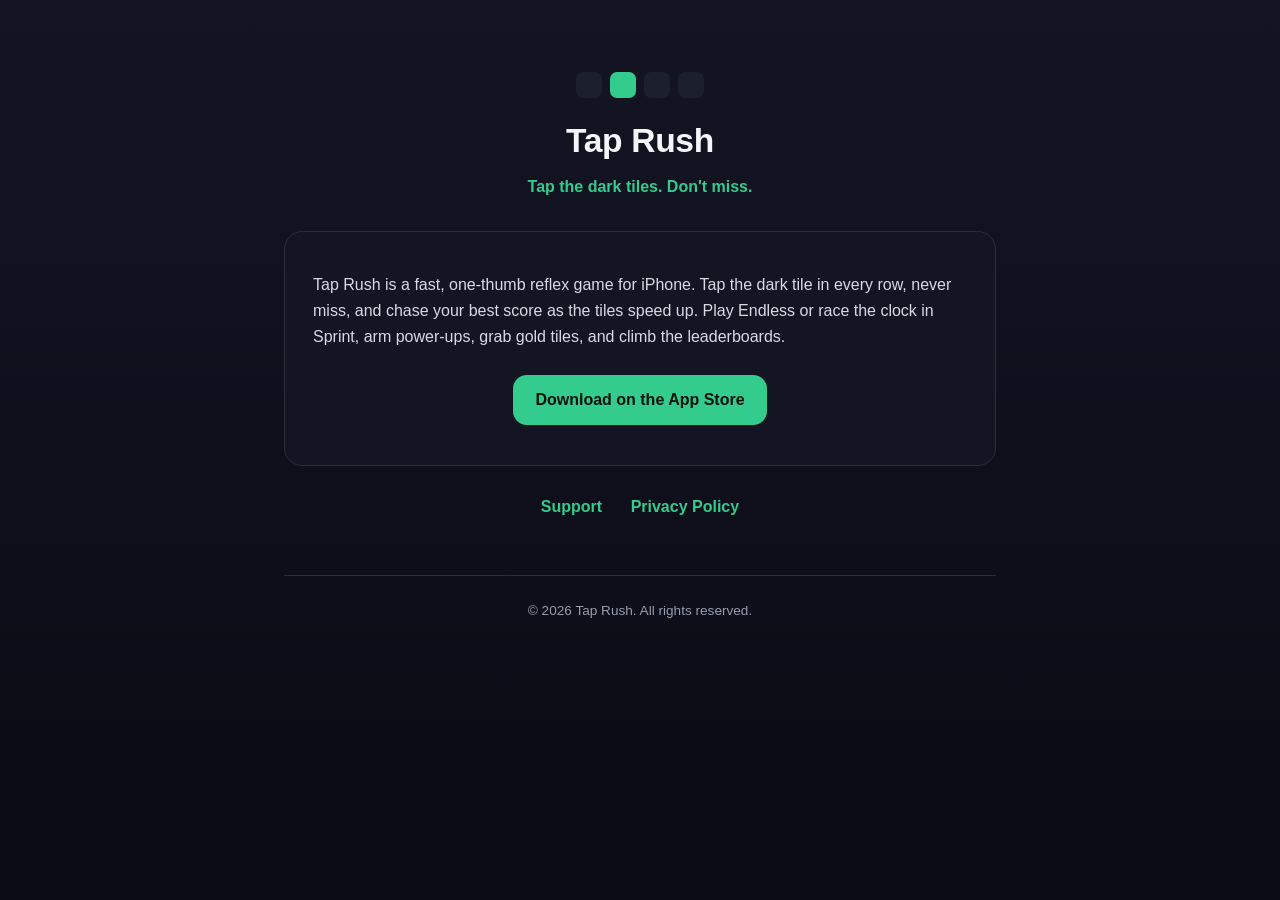
==== index.html @ b7976c0f "Add Tap Rush support pages" ====
<!DOCTYPE html>
<html lang="en">
<head>
  <meta charset="UTF-8" />
  <meta name="viewport" content="width=device-width, initial-scale=1.0" />
  <title>Tap Rush</title>
  <meta name="description" content="Tap Rush — tap the dark tiles, don't miss. A one-thumb reflex game for iPhone." />
  <link rel="stylesheet" href="style.css" />
</head>
<body>
  <div class="wrap">
    <header class="site">
      <div class="logo"><span></span><span class="on"></span><span></span><span></span></div>
      <h1>Tap Rush</h1>
      <p class="tagline">Tap the dark tiles. Don't miss.</p>
    </header>

    <div class="card">
      <p>Tap Rush is a fast, one-thumb reflex game for iPhone. Tap the dark tile in
      every row, never miss, and chase your best score as the tiles speed up. Play
      Endless or race the clock in Sprint, arm power-ups, grab gold tiles, and climb
      the leaderboards.</p>
      <p style="text-align:center;margin-top:18px">
        <a class="btn" href="https://apps.apple.com/app/id6780098685">Download on the App Store</a>
      </p>
    </div>

    <nav class="links">
      <a href="support.html">Support</a>
      <a href="privacy.html">Privacy Policy</a>
    </nav>

    <footer>
      &copy; 2026 Tap Rush. All rights reserved.
    </footer>
  </div>
</body>
</html>
---- style.css ----
:root {
  --bg-top: #141424;
  --bg-bot: #0a0b14;
  --panel: #141522;
  --border: #2a2d3c;
  --white: #f4f6fa;
  --grey: #969cac;
  --green: #33cc8c;
  --yellow: #f2c940;
}

* { box-sizing: border-box; }

html, body {
  margin: 0;
  padding: 0;
  background: linear-gradient(180deg, var(--bg-top), var(--bg-bot));
  background-attachment: fixed;
  color: var(--white);
  font-family: -apple-system, BlinkMacSystemFont, "Segoe UI", Roboto, Helvetica, Arial, sans-serif;
  line-height: 1.6;
  -webkit-font-smoothing: antialiased;
}

.wrap {
  max-width: 760px;
  margin: 0 auto;
  padding: 48px 24px 96px;
}

header.site {
  text-align: center;
  padding: 24px 0 8px;
}

.logo {
  display: inline-flex;
  gap: 8px;
  margin-bottom: 16px;
}
.logo span {
  width: 26px; height: 26px;
  border-radius: 7px;
  background: #1c1f2e;
}
.logo span.on { background: var(--green); }

h1 {
  font-size: 2.1rem;
  font-weight: 800;
  letter-spacing: -0.01em;
  margin: 0 0 6px;
}
h2 {
  font-size: 1.25rem;
  font-weight: 700;
  margin: 36px 0 10px;
  color: var(--white);
}
.tagline { color: var(--green); font-weight: 600; margin: 0; }
.muted { color: var(--grey); }
.small { font-size: 0.9rem; }

a { color: var(--green); text-decoration: none; }
a:hover { text-decoration: underline; }

p, li { color: #d7dae3; }

.card {
  background: var(--panel);
  border: 1px solid var(--border);
  border-radius: 18px;
  padding: 24px 28px;
  margin-top: 24px;
}

.btn {
  display: inline-block;
  background: var(--green);
  color: #08120c;
  font-weight: 700;
  padding: 12px 22px;
  border-radius: 14px;
  margin: 8px 6px 0;
}
.btn.secondary {
  background: transparent;
  color: var(--white);
  border: 1px solid var(--border);
}

nav.links { text-align: center; margin-top: 28px; }
nav.links a { margin: 0 12px; font-weight: 600; }

footer {
  text-align: center;
  color: var(--grey);
  font-size: 0.85rem;
  margin-top: 56px;
  border-top: 1px solid var(--border);
  padding-top: 24px;
}

.back { display: inline-block; margin-bottom: 8px; font-weight: 600; }
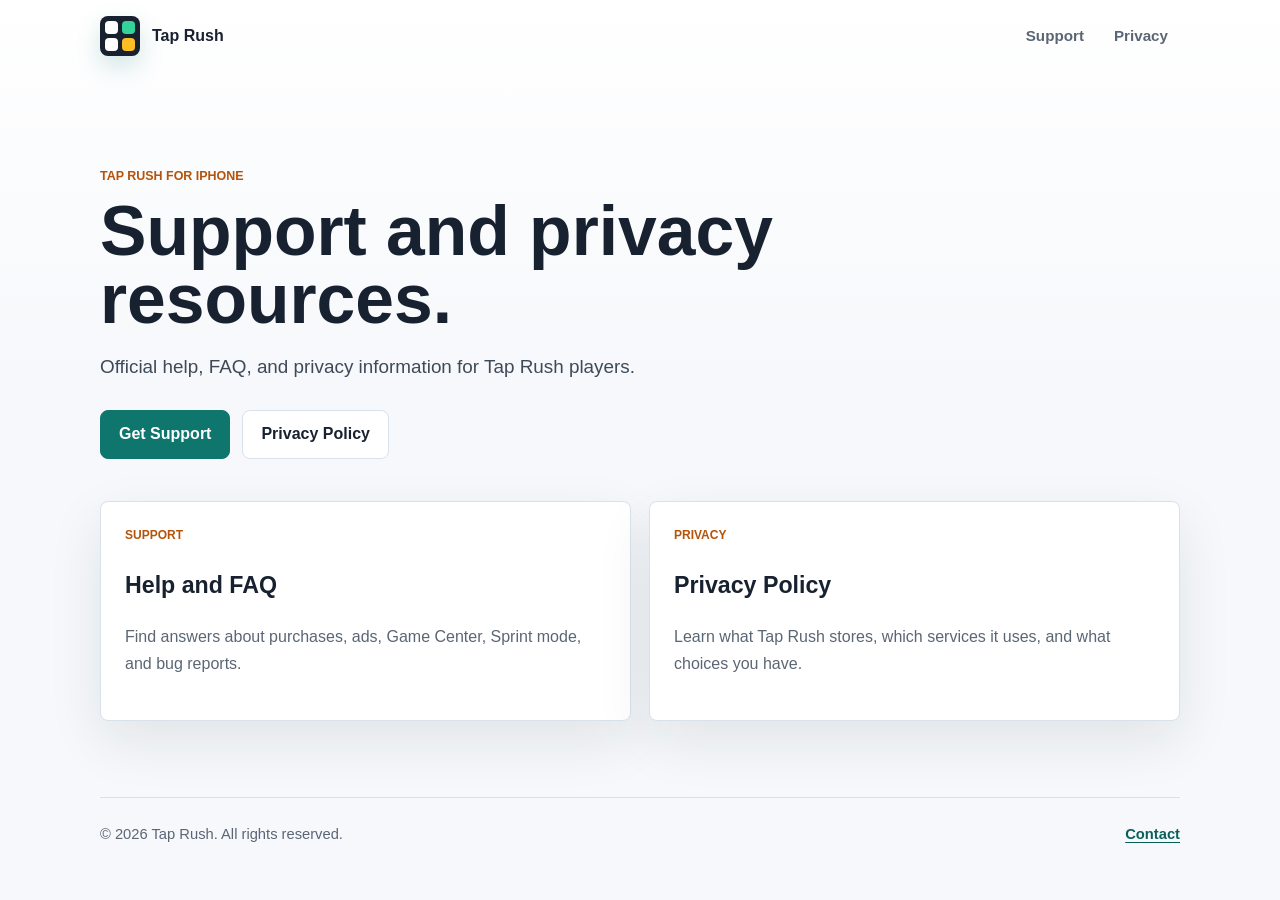
==== commit c00d15d4: "Polish Tap Rush support site" ====
--- a/index.html
+++ b/index.html
@@ -3,36 +3,57 @@
 <head>
   <meta charset="UTF-8" />
   <meta name="viewport" content="width=device-width, initial-scale=1.0" />
-  <title>Tap Rush</title>
-  <meta name="description" content="Tap Rush — tap the dark tiles, don't miss. A one-thumb reflex game for iPhone." />
+  <title>Tap Rush Support &amp; Privacy</title>
+  <meta name="description" content="Official Tap Rush support and privacy resources for iPhone players." />
+  <link rel="canonical" href="https://ca-appdev.github.io/app-support/" />
+  <meta property="og:type" content="website" />
+  <meta property="og:title" content="Tap Rush Support &amp; Privacy" />
+  <meta property="og:description" content="Get help with Tap Rush or read the privacy policy." />
+  <meta property="og:url" content="https://ca-appdev.github.io/app-support/" />
+  <meta name="twitter:card" content="summary" />
+  <meta name="theme-color" content="#0f766e" />
   <link rel="stylesheet" href="style.css" />
 </head>
 <body>
-  <div class="wrap">
-    <header class="site">
-      <div class="logo"><span></span><span class="on"></span><span></span><span></span></div>
-      <h1>Tap Rush</h1>
-      <p class="tagline">Tap the dark tiles. Don't miss.</p>
-    </header>
+  <header class="topbar">
+    <a class="brand" href="index.html" aria-label="Tap Rush home">
+      <span class="app-mark" aria-hidden="true"><span></span><span></span><span></span><span></span></span>
+      <span>Tap Rush</span>
+    </a>
+    <nav class="nav" aria-label="Primary navigation">
+      <a href="support.html">Support</a>
+      <a href="privacy.html">Privacy</a>
+    </nav>
+  </header>
 
-    <div class="card">
-      <p>Tap Rush is a fast, one-thumb reflex game for iPhone. Tap the dark tile in
-      every row, never miss, and chase your best score as the tiles speed up. Play
-      Endless or race the clock in Sprint, arm power-ups, grab gold tiles, and climb
-      the leaderboards.</p>
-      <p style="text-align:center;margin-top:18px">
-        <a class="btn" href="https://apps.apple.com/app/id6780098685">Download on the App Store</a>
-      </p>
-    </div>
+  <main class="wrap">
+    <section class="hero">
+      <p class="eyebrow">Tap Rush for iPhone</p>
+      <h1>Support and privacy resources.</h1>
+      <p class="lead">Official help, FAQ, and privacy information for Tap Rush players.</p>
+      <div class="actions" aria-label="Primary links">
+        <a class="button" href="support.html">Get Support</a>
+        <a class="button secondary" href="privacy.html">Privacy Policy</a>
+      </div>
+    </section>
 
-    <nav class="links">
-      <a href="support.html">Support</a>
-      <a href="privacy.html">Privacy Policy</a>
-    </nav>
+    <section class="link-grid" aria-label="Resources">
+      <a class="resource" href="support.html">
+        <span class="resource-label">Support</span>
+        <strong>Help and FAQ</strong>
+        <span>Find answers about purchases, ads, Game Center, Sprint mode, and bug reports.</span>
+      </a>
+      <a class="resource" href="privacy.html">
+        <span class="resource-label">Privacy</span>
+        <strong>Privacy Policy</strong>
+        <span>Learn what Tap Rush stores, which services it uses, and what choices you have.</span>
+      </a>
+    </section>
+  </main>
 
-    <footer>
-      &copy; 2026 Tap Rush. All rights reserved.
-    </footer>
-  </div>
+  <footer class="footer">
+    <span>&copy; 2026 Tap Rush. All rights reserved.</span>
+    <a href="mailto:b7q6mcbn7h@privaterelay.appleid.com">Contact</a>
+  </footer>
 </body>
 </html>
--- a/style.css
+++ b/style.css
@@ -1,104 +1,381 @@
 :root {
-  --bg-top: #141424;
-  --bg-bot: #0a0b14;
-  --panel: #141522;
-  --border: #2a2d3c;
-  --white: #f4f6fa;
-  --grey: #969cac;
-  --green: #33cc8c;
-  --yellow: #f2c940;
-}
-
-* { box-sizing: border-box; }
-
-html, body {
+  --bg: #f6f8fb;
+  --surface: #ffffff;
+  --surface-soft: #eef7f5;
+  --ink: #17212f;
+  --muted: #5b6675;
+  --line: #d9e1ea;
+  --accent: #0f766e;
+  --accent-dark: #0b5f59;
+  --accent-soft: #dff4ef;
+  --warm: #b45309;
+  --shadow: 0 20px 55px rgba(23, 33, 47, 0.09);
+}
+
+* {
+  box-sizing: border-box;
+}
+
+html {
+  background: var(--bg);
+}
+
+body {
   margin: 0;
+  color: var(--ink);
+  background:
+    linear-gradient(180deg, #ffffff 0, var(--bg) 380px),
+    var(--bg);
+  font-family: -apple-system, BlinkMacSystemFont, "Segoe UI", Roboto, Helvetica, Arial, sans-serif;
+  line-height: 1.65;
+  -webkit-font-smoothing: antialiased;
+}
+
+a {
+  color: var(--accent-dark);
+  text-decoration-thickness: 0.08em;
+  text-underline-offset: 0.18em;
+}
+
+a:hover {
+  color: var(--accent);
+}
+
+.topbar {
+  width: min(1080px, calc(100% - 40px));
+  min-height: 72px;
+  margin: 0 auto;
+  display: flex;
+  align-items: center;
+  justify-content: space-between;
+  gap: 20px;
+}
+
+.brand {
+  display: inline-flex;
+  align-items: center;
+  gap: 12px;
+  color: var(--ink);
+  font-weight: 800;
+  text-decoration: none;
+}
+
+.app-mark {
+  width: 40px;
+  height: 40px;
+  display: grid;
+  grid-template-columns: repeat(2, 1fr);
+  gap: 4px;
+  padding: 5px;
+  border-radius: 8px;
+  background: var(--ink);
+  box-shadow: 0 10px 24px rgba(15, 118, 110, 0.18);
+}
+
+.app-mark span {
+  border-radius: 4px;
+  background: #ffffff;
+}
+
+.app-mark span:nth-child(2) {
+  background: #34d399;
+}
+
+.app-mark span:nth-child(4) {
+  background: #fbbf24;
+}
+
+.nav {
+  display: flex;
+  align-items: center;
+  gap: 6px;
+}
+
+.nav a {
+  border-radius: 8px;
+  color: var(--muted);
+  font-size: 0.95rem;
+  font-weight: 700;
+  padding: 8px 12px;
+  text-decoration: none;
+}
+
+.nav a:hover,
+.nav a[aria-current="page"] {
+  background: var(--accent-soft);
+  color: var(--accent-dark);
+}
+
+.wrap {
+  width: min(1080px, calc(100% - 40px));
+  margin: 0 auto;
+  padding: 56px 0 76px;
+}
+
+.wrap.narrow {
+  width: min(820px, calc(100% - 40px));
+}
+
+.hero {
+  max-width: 780px;
+  padding: 38px 0 42px;
+}
+
+.eyebrow {
+  color: var(--warm);
+  font-size: 0.78rem;
+  font-weight: 800;
+  letter-spacing: 0;
+  margin: 0 0 10px;
+  text-transform: uppercase;
+}
+
+h1,
+h2,
+h3,
+p {
+  overflow-wrap: anywhere;
+}
+
+h1 {
+  max-width: 820px;
+  font-size: 4.35rem;
+  letter-spacing: 0;
+  line-height: 0.98;
+  margin: 0;
+}
+
+h2 {
+  font-size: 1.45rem;
+  line-height: 1.2;
+  margin: 42px 0 12px;
+}
+
+h3 {
+  color: var(--ink);
+  font-size: 1.05rem;
+  margin: 26px 0 8px;
+}
+
+p,
+li {
+  color: var(--muted);
+  margin: 0 0 16px;
+}
+
+ul {
+  padding-left: 1.4rem;
+}
+
+.lead {
+  color: #3f4a59;
+  font-size: 1.18rem;
+  margin-top: 18px;
+  max-width: 680px;
+}
+
+.updated {
+  color: var(--muted);
+  font-size: 0.94rem;
+  margin-top: 12px;
+}
+
+.actions {
+  display: flex;
+  flex-wrap: wrap;
+  gap: 12px;
+  margin-top: 28px;
+}
+
+.button {
+  align-items: center;
+  background: var(--accent);
+  border: 1px solid var(--accent);
+  border-radius: 8px;
+  color: #ffffff;
+  display: inline-flex;
+  font-weight: 800;
+  justify-content: center;
+  min-height: 46px;
+  padding: 10px 18px;
+  text-decoration: none;
+}
+
+.button:hover {
+  background: var(--accent-dark);
+  border-color: var(--accent-dark);
+  color: #ffffff;
+}
+
+.button.secondary {
+  background: #ffffff;
+  border-color: var(--line);
+  color: var(--ink);
+}
+
+.button.secondary:hover {
+  background: var(--surface-soft);
+  color: var(--ink);
+}
+
+.link-grid {
+  display: grid;
+  gap: 18px;
+  grid-template-columns: repeat(2, minmax(0, 1fr));
+}
+
+.resource {
+  background: var(--surface);
+  border: 1px solid var(--line);
+  border-radius: 8px;
+  box-shadow: var(--shadow);
+  color: var(--ink);
+  display: grid;
+  gap: 8px;
+  min-height: 220px;
+  padding: 24px;
+  text-decoration: none;
+}
+
+.resource:hover {
+  border-color: rgba(15, 118, 110, 0.45);
+  color: var(--ink);
+  transform: translateY(-1px);
+}
+
+.resource strong {
+  font-size: 1.45rem;
+  line-height: 1.15;
+}
+
+.resource span:last-child {
+  color: var(--muted);
+}
+
+.resource-label {
+  color: var(--warm);
+  font-size: 0.75rem;
+  font-weight: 800;
+  letter-spacing: 0;
+  text-transform: uppercase;
+}
+
+.document {
+  background: var(--surface);
+  border: 1px solid var(--line);
+  border-radius: 8px;
+  box-shadow: var(--shadow);
+  padding: 42px;
+}
+
+.document h1 {
+  font-size: 3.3rem;
+}
+
+.notice {
+  background: var(--surface-soft);
+  border: 1px solid rgba(15, 118, 110, 0.2);
+  border-radius: 8px;
+  margin: 30px 0;
+  padding: 20px;
+}
+
+.notice strong {
+  display: block;
+  margin-bottom: 6px;
+}
+
+.notice p:last-child {
+  margin-bottom: 0;
+}
+
+.contact-box {
+  background: #fff7ed;
+  border-color: #fed7aa;
+}
+
+.faq-list {
+  display: grid;
+  gap: 10px;
+  margin-top: 18px;
+}
+
+details {
+  background: var(--surface);
+  border: 1px solid var(--line);
+  border-radius: 8px;
   padding: 0;
-  background: linear-gradient(180deg, var(--bg-top), var(--bg-bot));
-  background-attachment: fixed;
-  color: var(--white);
-  font-family: -apple-system, BlinkMacSystemFont, "Segoe UI", Roboto, Helvetica, Arial, sans-serif;
-  line-height: 1.6;
-  -webkit-font-smoothing: antialiased;
-}
-
-.wrap {
-  max-width: 760px;
+}
+
+summary {
+  color: var(--ink);
+  cursor: pointer;
+  font-weight: 800;
+  list-style-position: outside;
+  padding: 16px 18px;
+}
+
+details p {
+  border-top: 1px solid var(--line);
+  margin: 0;
+  padding: 16px 18px 18px;
+}
+
+.footer {
+  align-items: center;
+  border-top: 1px solid var(--line);
+  color: var(--muted);
+  display: flex;
+  font-size: 0.92rem;
+  gap: 16px;
+  justify-content: space-between;
   margin: 0 auto;
-  padding: 48px 24px 96px;
-}
-
-header.site {
-  text-align: center;
-  padding: 24px 0 8px;
-}
-
-.logo {
-  display: inline-flex;
-  gap: 8px;
-  margin-bottom: 16px;
-}
-.logo span {
-  width: 26px; height: 26px;
-  border-radius: 7px;
-  background: #1c1f2e;
-}
-.logo span.on { background: var(--green); }
-
-h1 {
-  font-size: 2.1rem;
-  font-weight: 800;
-  letter-spacing: -0.01em;
-  margin: 0 0 6px;
-}
-h2 {
-  font-size: 1.25rem;
+  padding: 24px 0 34px;
+  width: min(1080px, calc(100% - 40px));
+}
+
+.footer a {
   font-weight: 700;
-  margin: 36px 0 10px;
-  color: var(--white);
-}
-.tagline { color: var(--green); font-weight: 600; margin: 0; }
-.muted { color: var(--grey); }
-.small { font-size: 0.9rem; }
-
-a { color: var(--green); text-decoration: none; }
-a:hover { text-decoration: underline; }
-
-p, li { color: #d7dae3; }
-
-.card {
-  background: var(--panel);
-  border: 1px solid var(--border);
-  border-radius: 18px;
-  padding: 24px 28px;
-  margin-top: 24px;
-}
-
-.btn {
-  display: inline-block;
-  background: var(--green);
-  color: #08120c;
-  font-weight: 700;
-  padding: 12px 22px;
-  border-radius: 14px;
-  margin: 8px 6px 0;
-}
-.btn.secondary {
-  background: transparent;
-  color: var(--white);
-  border: 1px solid var(--border);
-}
-
-nav.links { text-align: center; margin-top: 28px; }
-nav.links a { margin: 0 12px; font-weight: 600; }
-
-footer {
-  text-align: center;
-  color: var(--grey);
-  font-size: 0.85rem;
-  margin-top: 56px;
-  border-top: 1px solid var(--border);
-  padding-top: 24px;
-}
-
-.back { display: inline-block; margin-bottom: 8px; font-weight: 600; }
+}
+
+@media (max-width: 720px) {
+  .topbar {
+    width: min(100% - 28px, 1080px);
+  }
+
+  .wrap,
+  .wrap.narrow,
+  .footer {
+    width: min(100% - 28px, 1080px);
+  }
+
+  .wrap {
+    padding: 30px 0 54px;
+  }
+
+  .hero {
+    padding: 22px 0 32px;
+  }
+
+  h1 {
+    font-size: 2.55rem;
+    line-height: 1.04;
+  }
+
+  .link-grid {
+    grid-template-columns: 1fr;
+  }
+
+  .document {
+    padding: 26px 20px;
+  }
+
+  .document h1 {
+    font-size: 2.25rem;
+  }
+
+  .footer {
+    align-items: flex-start;
+    flex-direction: column;
+  }
+}
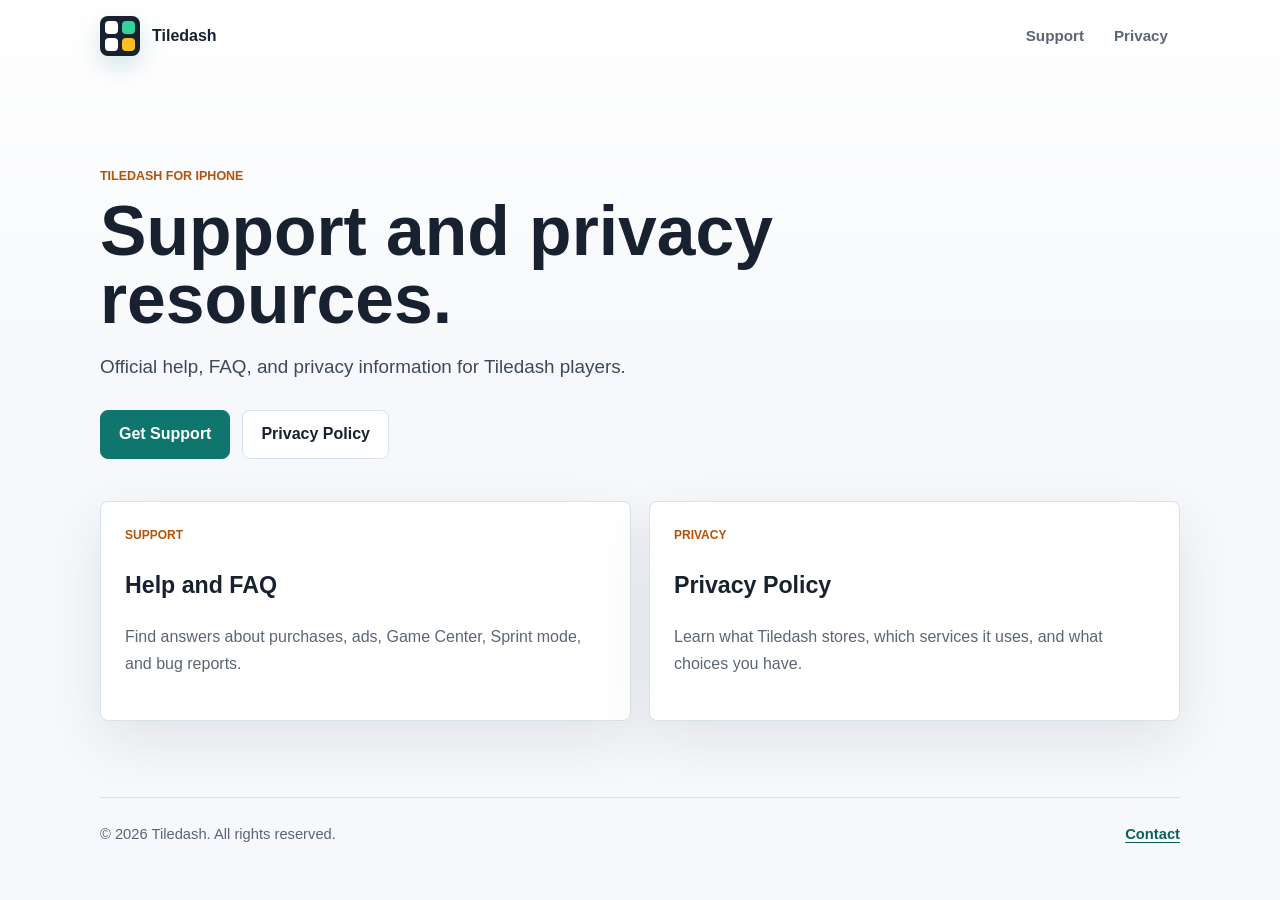
==== commit 809153d7: "updated documentation" ====
--- a/index.html
+++ b/index.html
@@ -3,12 +3,12 @@
 <head>
   <meta charset="UTF-8" />
   <meta name="viewport" content="width=device-width, initial-scale=1.0" />
-  <title>Tap Rush Support &amp; Privacy</title>
-  <meta name="description" content="Official Tap Rush support and privacy resources for iPhone players." />
+  <title>Tiledash Support &amp; Privacy</title>
+  <meta name="description" content="Official Tiledash support and privacy resources for iPhone players." />
   <link rel="canonical" href="https://ca-appdev.github.io/app-support/" />
   <meta property="og:type" content="website" />
-  <meta property="og:title" content="Tap Rush Support &amp; Privacy" />
-  <meta property="og:description" content="Get help with Tap Rush or read the privacy policy." />
+  <meta property="og:title" content="Tiledash Support &amp; Privacy" />
+  <meta property="og:description" content="Get help with Tiledash or read the privacy policy." />
   <meta property="og:url" content="https://ca-appdev.github.io/app-support/" />
   <meta name="twitter:card" content="summary" />
   <meta name="theme-color" content="#0f766e" />
@@ -16,9 +16,9 @@
 </head>
 <body>
   <header class="topbar">
-    <a class="brand" href="index.html" aria-label="Tap Rush home">
+    <a class="brand" href="index.html" aria-label="Tiledash home">
       <span class="app-mark" aria-hidden="true"><span></span><span></span><span></span><span></span></span>
-      <span>Tap Rush</span>
+      <span>Tiledash</span>
     </a>
     <nav class="nav" aria-label="Primary navigation">
       <a href="support.html">Support</a>
@@ -28,9 +28,9 @@
 
   <main class="wrap">
     <section class="hero">
-      <p class="eyebrow">Tap Rush for iPhone</p>
+      <p class="eyebrow">Tiledash for iPhone</p>
       <h1>Support and privacy resources.</h1>
-      <p class="lead">Official help, FAQ, and privacy information for Tap Rush players.</p>
+      <p class="lead">Official help, FAQ, and privacy information for Tiledash players.</p>
       <div class="actions" aria-label="Primary links">
         <a class="button" href="support.html">Get Support</a>
         <a class="button secondary" href="privacy.html">Privacy Policy</a>
@@ -46,13 +46,13 @@
       <a class="resource" href="privacy.html">
         <span class="resource-label">Privacy</span>
         <strong>Privacy Policy</strong>
-        <span>Learn what Tap Rush stores, which services it uses, and what choices you have.</span>
+        <span>Learn what Tiledash stores, which services it uses, and what choices you have.</span>
       </a>
     </section>
   </main>
 
   <footer class="footer">
-    <span>&copy; 2026 Tap Rush. All rights reserved.</span>
+    <span>&copy; 2026 Tiledash. All rights reserved.</span>
     <a href="mailto:b7q6mcbn7h@privaterelay.appleid.com">Contact</a>
   </footer>
 </body>
